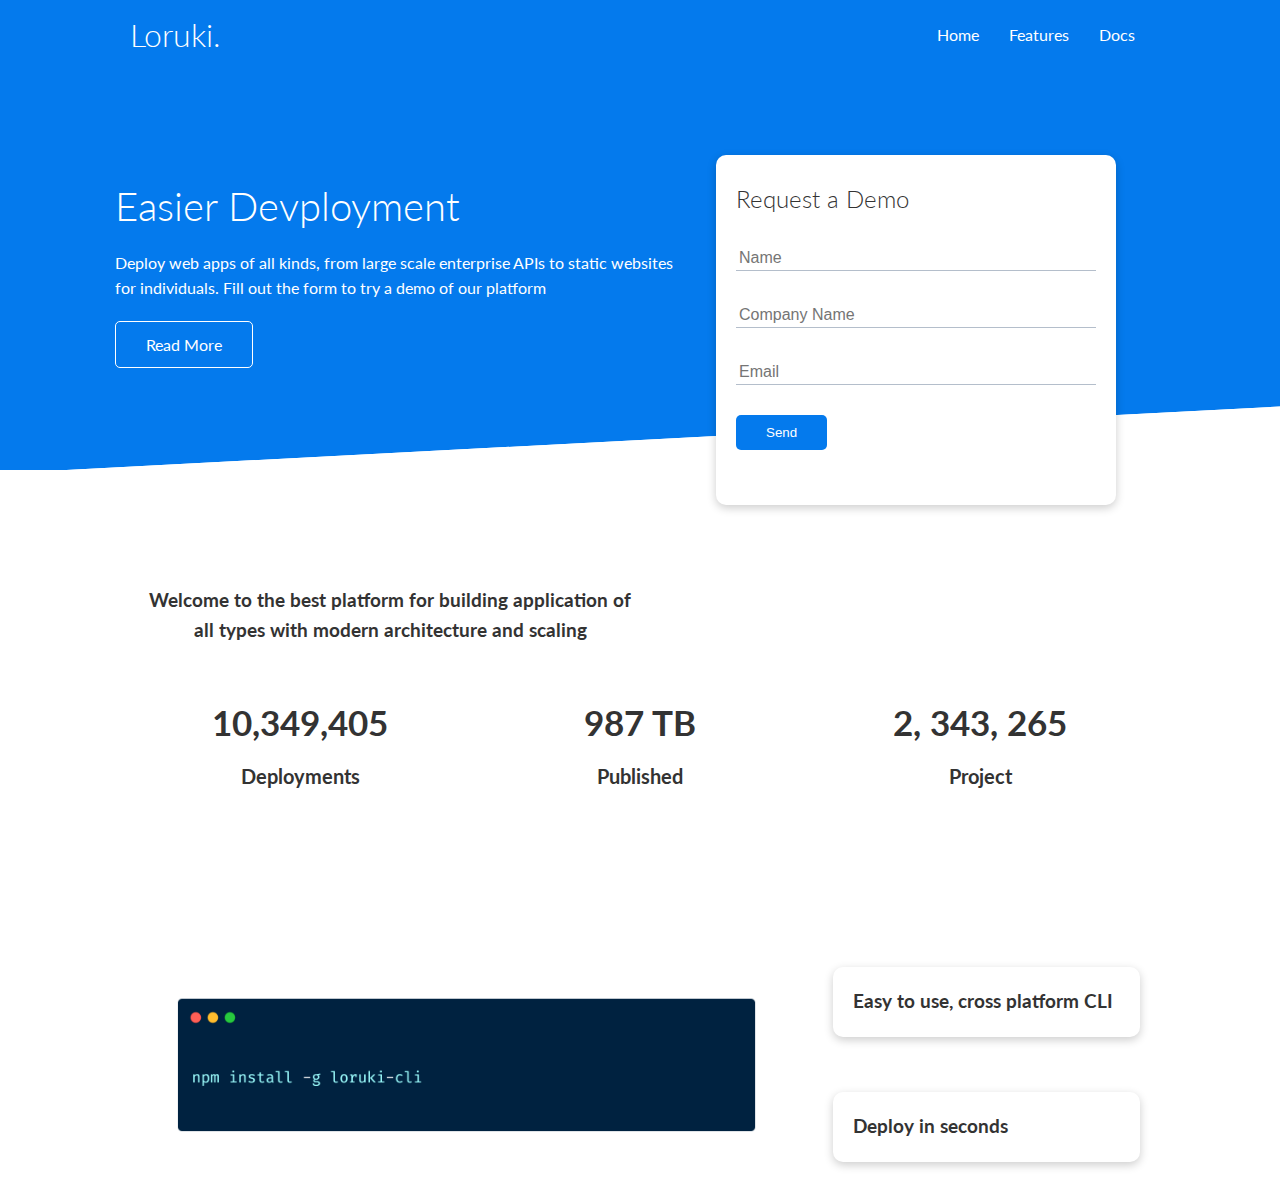
==== index.html @ ae677378 "Adding of image and styling it" ====
<!DOCTYPE html>
<html lang="en">
<head>
    <meta charset="UTF-8">
    <meta name="viewport" content="width=device-width, initial-scale=1.0">
    <link rel="stylesheet" href="https://cdnjs.cloudflare.com/ajax/libs/font-awesome/6.4.2/css/all.min.css"
        integrity="sha512-z3gLpd7yknf1YoNbCzqRKc4qyor8gaKU1qmn+CShxbuBusANI9QpRohGBreCFkKxLhei6S9CQXFEbbKuqLg0DA=="
        crossorigin="anonymous" referrerpolicy="no-referrer" />
    <title>Website | Cloud Hosting for Everyone</title>
    <link rel="stylesheet" href="/styles.css">
    <link rel="stylesheet" href="/utility.css">
</head>
<body>
    <!--Navbar-->

    <div class="navbar">
        <div class="container flex">
            <h1 class="logo">Loruki.</h1>
            <nav>
                <ul>
                    <li><a href="/index.html">Home</a></li>
                    <li><a href="/features.html">Features</a></li>
                    <li><a href="/docs.html">Docs</a></li>
                </ul>
            </nav>
        </div>
    </div>
    <!-- Showcase -->

    <section class="showcase">
        <div class="container grid">
            <div class="showcase-text">
                <h1>Easier Devployment</h1>
                <p>Deploy web apps of all kinds, from large scale enterprise APIs to static websites for individuals. Fill out the form to try a demo of our platform</p>
                <a href="/features.html" class="btn btn-outline">Read More</a>
            </div>
            <div class="showcase-form card">
                <h2>Request a Demo</h2>
                
                <form action="">
                    <div class="form-control">
                        <input type="text" name="name" placeholder="Name" required>
                    </div>
                    <div class="form-control">
                        <input type="text" name="company" placeholder="Company Name" required>
                    </div>
                    <div class="form-control">
                        <input type="email" name="email" placeholder="Email" required>
                    </div>
                    <input type="submit" value="Send" class="btn btn-primary">
                </form>
            </div>
        </div>
    </section>

<!-- Stats -->

<section class="stats">
    <div class="container">
        <h3 class="stats-heading text-center my-1">
            Welcome to the best platform for building application of all types with modern architecture and scaling
        </h3>
        <div class="grid grid-3 text-center my-4">
            <div>
                <i class="fas fa-server fa-3x"></i>
                <h3>10,349,405</h3>
                <p class="text-secondary">Deployments</p>
            </div>
            <div>
                <i class="fas fa-upload fa-3x"></i>
                <h3>987 TB</h3>
                <p class="text-secondary">Published</p>
            </div>
            <div>
                <i class="fas fa-project-diagram fa-3x"></i>
                <h3>2, 343, 265</h3>
                <p class="text-secondary">Project</p>
            </div>
        </div>
    </div>
</section>

<!-- Cli -->
<section class="cli">
    <div class="container grid">
        <img src="/image/cli.png" alt="">
        <div class="card">
            <h3>Easy to use, cross platform CLI</h3>
        </div>
     <div class="card">
        <h3>Deploy in seconds</h3>
     </div>

    </div>

</section>

    <script src="/app.js"></script>
</body>
</html>
---- styles.css ----
@import url('https://fonts.googleapis.com/css2?family=Inter:wght@300;600&family=Lato:wght@300&display=swap');


*{
    box-sizing: border-box;
    padding: 0;
    margin: 0;
}
:root{
    --primary-color: #047aed
}
body{
    font-family: 'lato', sans-serif;
    color: #333;
    line-height: 1.6;
}

a{
    text-decoration: none;
}



ul{
    list-style-type: none;
}

h1, h2{
    font-weight: 300;
    line-height: 1.2;
    margin: 10px 0;
}

p{
    margin: 10px 0;
}

img{
    width: 100%;
}
/* Narbar styles  */
.navbar{
    background-color: var(--primary-color);
    color: #fff;
    height: 70px;
}
.navbar ul{
    display: flex;
}
.navbar a{
    color: #fff;
    padding: 10px;
    margin: 0 5px;
    text-decoration: none;
}

.navbar a:hover{
    border-bottom: 2px #fff solid;
}

.navbar .flex{
    justify-content: space-between;
}

/* showcase */
.showcase{
    height: 400px;
     background-color: var(--primary-color);
    color: #fff;
    position: relative;
}

.showcase h1{
    font-size: 40px;
}

.showcase p{
    margin: 20px 0;
}

.showcase .grid{
    overflow: visible;
    grid-template-columns: 55% 45%;
    gap: 30px;
}

.showcase-form{
    position: relative;
    top: 60px;
    height: 350px;
    width: 400px;
    padding: 40px;
    z-index: 100;
}
.showcase-form .form-control{
    margin: 30px 0;
}

.showcase-form input[type= 'text'],
.showcase-form input[type= 'email']{
    border: 0;
    border-bottom: 1px solid #b4becb;
    width: 100%;
    padding: 3px;
    font-size: 16px;

}

.showcase-form input:focus{
    outline: none;
}

.showcase::before, 
.showcase::after{
    content: '';
    position: absolute;
    height: 100px;
    bottom: -70px;
    right: 0;
    left: 0;
    background-color: #fff;
    transform: skewY(-3deg);
    -webkit-transform: skewY(-3deg);
    -moz-transform: skewY(-3deg);
    -ms-transform: skewY(-3deg);
}

/* Stats */

.stats{
    padding: 100px;
}
.stats-heading{
    max-width: 500px;
    margin: auto;
}
 .stats .grid h3{
    font-size: 35px;
 }
 .stats .grid p{
    font-size: 20px;
    font-weight: bold;
 }


 /* Cli */

 .cli .grid{
    grid-template-columns: repeat(3, 1fr);
    grid-template-rows: repeat(2, 1fr);
 }

 .cli .grid >*:first-child{
    grid-column: 1 / span 2;
    grid-row: 1 / span 2;
 }

 /* Tablets and under */
 @media(max-width: 768px){
    .grid, .showcase .grid, .stats .grid {
        grid-template-columns: 1fr;
        grid-template-rows: 1fr;
        
    }
    .showcase{
        height: auto;
    }
    .showcase-text{
        text-align: center;
        margin-top: 40px;
    }

    .showcase-form{
        justify-self: center;
        margin: auto;
    }
 }
 /* Mobile */
 @media(max-width: 500px){
   .navbar{
    height: 110px;
   }
   .navbar .flex{
    flex-direction: column;
   }
   .navbar ul{
    padding: 10px;
    background-color: rgba(0, 0, 0, 0.1);
   }
 }
---- utility.css ----
/* Utilties */
.container{
    max-width: 1100px;
    margin: 0 auto;
    overflow: auto;
    padding: 0 40px;
    
}


.card{
  background-color: #fff;
  color: #333;  
  border-radius: 10px;
  box-shadow: 0 3px 10px rgba(0, 0, 0, 0.2);
  padding: 20px;
  margin: 10px;
}

.btn{
  display: inline-block;  
  padding: 10px 30px;
  cursor: pointer;
  background: var(--primary-color);
  color: #fff;
  border: none;
  border-radius: 5px;
}
.btn-outline{
background-color: transparent;
border: 1px solid #fff;
}


.btn:hover{
    transform: scale(0.98);
}

.text-center{
   text-align: center; 
}

.flex{
    display: flex;
    justify-content: center;
    align-items: center;
    height: 100%;
}

.grid{
    display: grid;
    grid-template-columns: repeat(2, 1fr);
    gap: 20px;
    justify-content: center;
    align-items: center;
    height: 100%;

}

.grid-3{
     grid-template-columns: repeat(3, 1fr);
}

/* Margin */

.my-1{
    margin: 1rem 0;
}
.my-2{
    margin: 1.5rem 0;
}
.my-3{
    margin: 2rem 0;
}
.my-4{
    margin: 3rem 0;
}
.my-5{
    margin: 4rem 0;
}
.m-1{
    margin: 1rem;
}
.m-2{
    margin: 1.5rem;
}
.m-3{
    margin: 2rem;
}
.m-4{
    margin: 3rem;
}
.m-5{
    margin: 4rem;
}

/* padding */

.py-1{
    padding: 1rem;
}
.py-2{
    padding: 1.5rem;
}
.py-3{
    padding: 2rem;
}
.py-4{
    padding: 3rem;
}
.py-5{
    padding: 4rem;
}
.p-1{
    padding: 1rem;
}
.p-2{
    padding: 1.5rem;
}
.p-3{
    padding: 2rem;
}
.p-4{
    padding: 3rem;
}
.p-5{
    padding: 4rem;
}
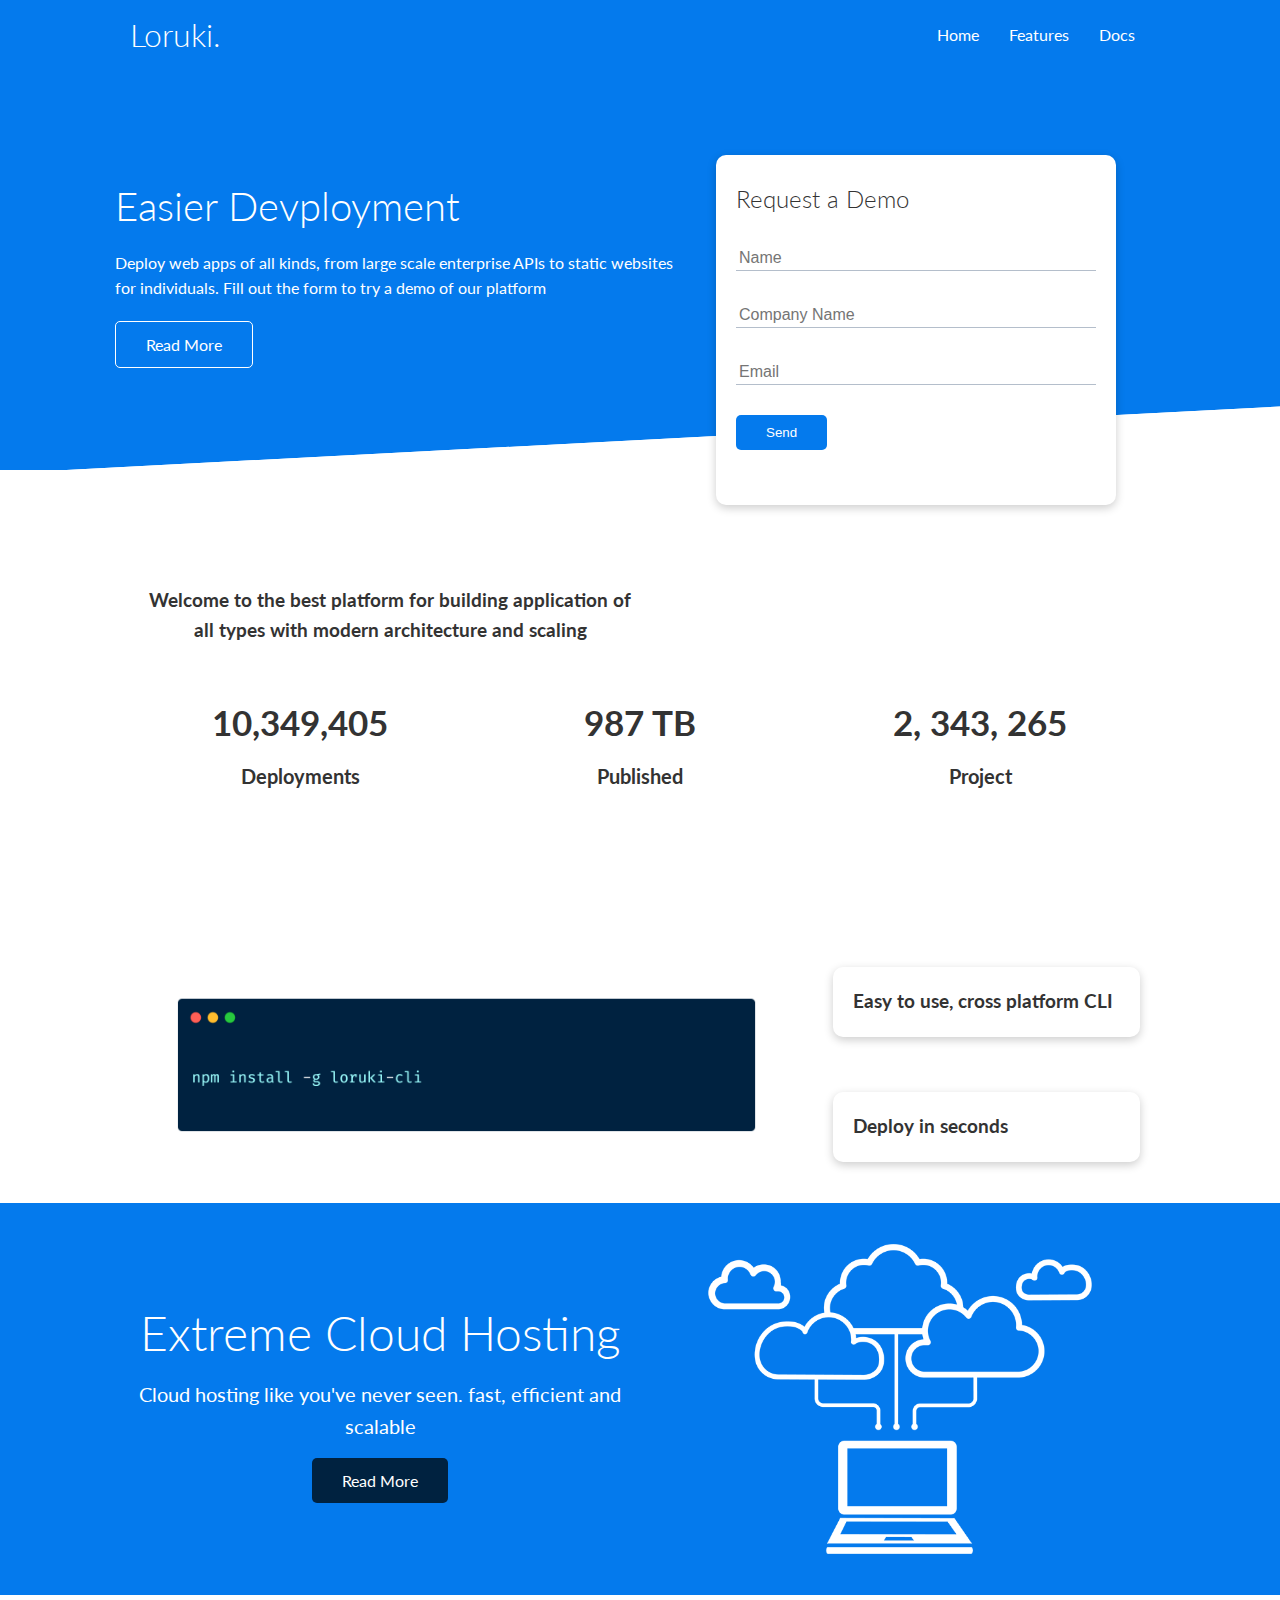
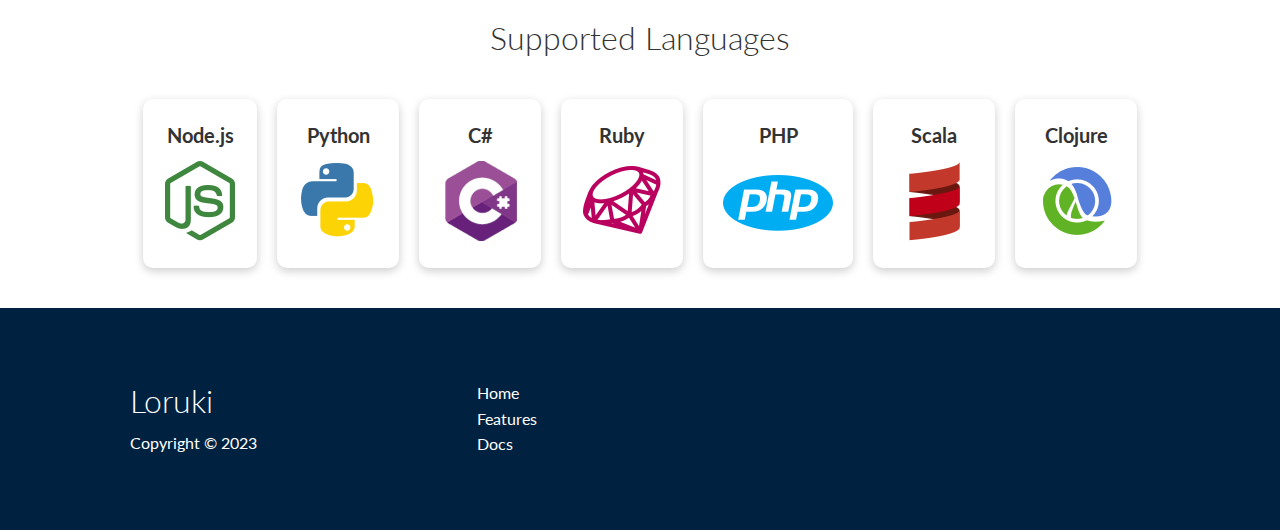
==== commit 2b4c80cf: "Add the last section in the home page" ====
--- a/index.html
+++ b/index.html
@@ -95,6 +95,74 @@
 
 </section>
 
+<!--clous -->
+<section class="cloud bg-primary my-2 py-2">
+<div class="container grid">
+    <div class="text-center">
+        <h2 class="lg"> Extreme Cloud Hosting</h2>
+        <p class="lead my-1">Cloud hosting like you've never seen. fast, efficient and scalable</p>
+        <a href="/features.html" class="btn btn-dark">Read More</a>
+    </div>
+    <img src="/image/cloud.png" alt="">
+</div>
+
+</section>
+<!-- Languages -->
+<section class="languages">
+    <h2 class="md text-center my-2">Supported Languages</h2>
+    <div class="container flex">
+        <div class="card">
+            <h4>Node.js</h4>
+            <img src="/logo/node.png" alt="">
+        </div>
+        <div class="card">
+            <h4>Python</h4>
+            <img src="/logo/python.png" alt="">
+        </div>
+        <div class="card">
+            <h4>C#</h4>
+            <img src="/logo/csharp.png" alt="">
+        </div>
+        <div class="card">
+            <h4>Ruby</h4>
+            <img src="/logo/ruby.png" alt="">
+        </div>
+        <div class="card">
+            <h4>PHP</h4>
+            <img src="/logo/php.png" alt="">
+        </div>
+        <div class="card">
+            <h4>Scala</h4>
+            <img src="/logo/scala.png" alt="">
+        </div>
+        <div class="card">
+            <h4>Clojure</h4>
+            <img src="/logo/clojure.png" alt="">
+        </div>
+    </div>
+</section>
+<!-- Footer -->
+<footer class="footer bg-dark py-5">
+    <div class="container grid grid-3">
+        <div>
+            <h1>Loruki</h1>
+            <p>Copyright &copy; 2023</p>
+        </div>
+        <nav>
+            <ul>
+                <li><a href="/index.html">Home</a></li>
+                <li><a href="/features.html">Features</a></li>
+                <li><a href="/docs.html">Docs</a></li>
+            </ul>
+        </nav>
+        <div class="social">
+            <a href="#"><i class="fab fa-github fa-2x"></i></a>
+            <a href="#"><i class="fab fa-facebook fa-2x"></i></a>
+            <a href="#"><i class="fab fa-instagram fa-2x"></i></a>
+            <a href="#"><i class="fab fa-twitter fa-2x"></i></a>
+        </div>
+    </div>
+</footer>
     <script src="/app.js"></script>
 </body>
 </html>--- a/styles.css
+++ b/styles.css
@@ -7,7 +7,10 @@
     margin: 0;
 }
 :root{
-    --primary-color: #047aed
+    --primary-color: #047aed;
+    --secondary-color: #1c3fa8;
+    --dark-color: #002240;
+    --light-color: #f4f4f4;
 }
 body{
     font-family: 'lato', sans-serif;
@@ -155,9 +158,42 @@
     grid-row: 1 / span 2;
  }
 
+
+ /* Colud */
+
+ .cloud .grid{
+    grid-template-columns: 4fr, 3fr;
+ }
+
+ /* lang */
+
+ .languages .flex{
+    flex-wrap: wrap;
+ }
+ .languages .card{
+    text-align: center;
+    margin: 18px 10px 40px;
+    transition: transform 0.2s ease-in;
+ }
+
+ .languages .card h4{
+    font-size: 20px;
+    margin-bottom: 10px;
+ }
+
+ .languages .card:hover{
+    transform: translateY(-15px);
+ }
+
+ /* footer */
+ .footer .social a{
+    margin: 0 10px;
+ }
  /* Tablets and under */
  @media(max-width: 768px){
-    .grid, .showcase .grid, .stats .grid {
+    .grid, .showcase .grid, .stats .grid, 
+    .cli .grid,
+    .cloud .grid {
         grid-template-columns: 1fr;
         grid-template-rows: 1fr;
         
@@ -174,6 +210,10 @@
         justify-self: center;
         margin: auto;
     }
+    .cli .grid >*:first-child{
+    grid-column: 1 ;
+    grid-row: 1 ;
+ }
  }
  /* Mobile */
  @media(max-width: 500px){
--- a/utility.css
+++ b/utility.css
@@ -6,6 +6,10 @@
     padding: 0 40px;
     
 }
+
+/* :root{
+    --primary-color: #047aed
+} */
 
 
 .card{
@@ -36,6 +40,58 @@
     transform: scale(0.98);
 }
 
+/* backgroud and color */
+
+.bg-primary, 
+.btn-primary{
+    background-color: var(--primary-color);
+    color: #fff;
+}
+.bg-secondary, 
+.btn-secondary{
+    background-color: var(--secondary-color);
+    color: #fff;
+}
+.bg-dark, 
+.btn-dark{
+    background-color: var(--dark-color);
+    color: #fff;
+}
+.bg-light, 
+.btn-light{
+    background-color: var(--light-color);
+    color: #333;
+}
+
+.bg-primary a, 
+.btn-primary a,
+.bg-secondary a, 
+.btn-secondary a,
+.bg-dark a, 
+.btn-dark a{
+color: #fff;
+}
+
+/* Text sizes */
+
+.lead{
+    font-size: 20px;
+}
+
+.sm{
+    font-size: 1rem;
+}
+
+.md{
+    font-size: 2rem;
+}
+.lg{
+    font-size: 3rem;
+}
+
+.xl{
+    font-size: 4rem;
+}
 .text-center{
    text-align: center; 
 }
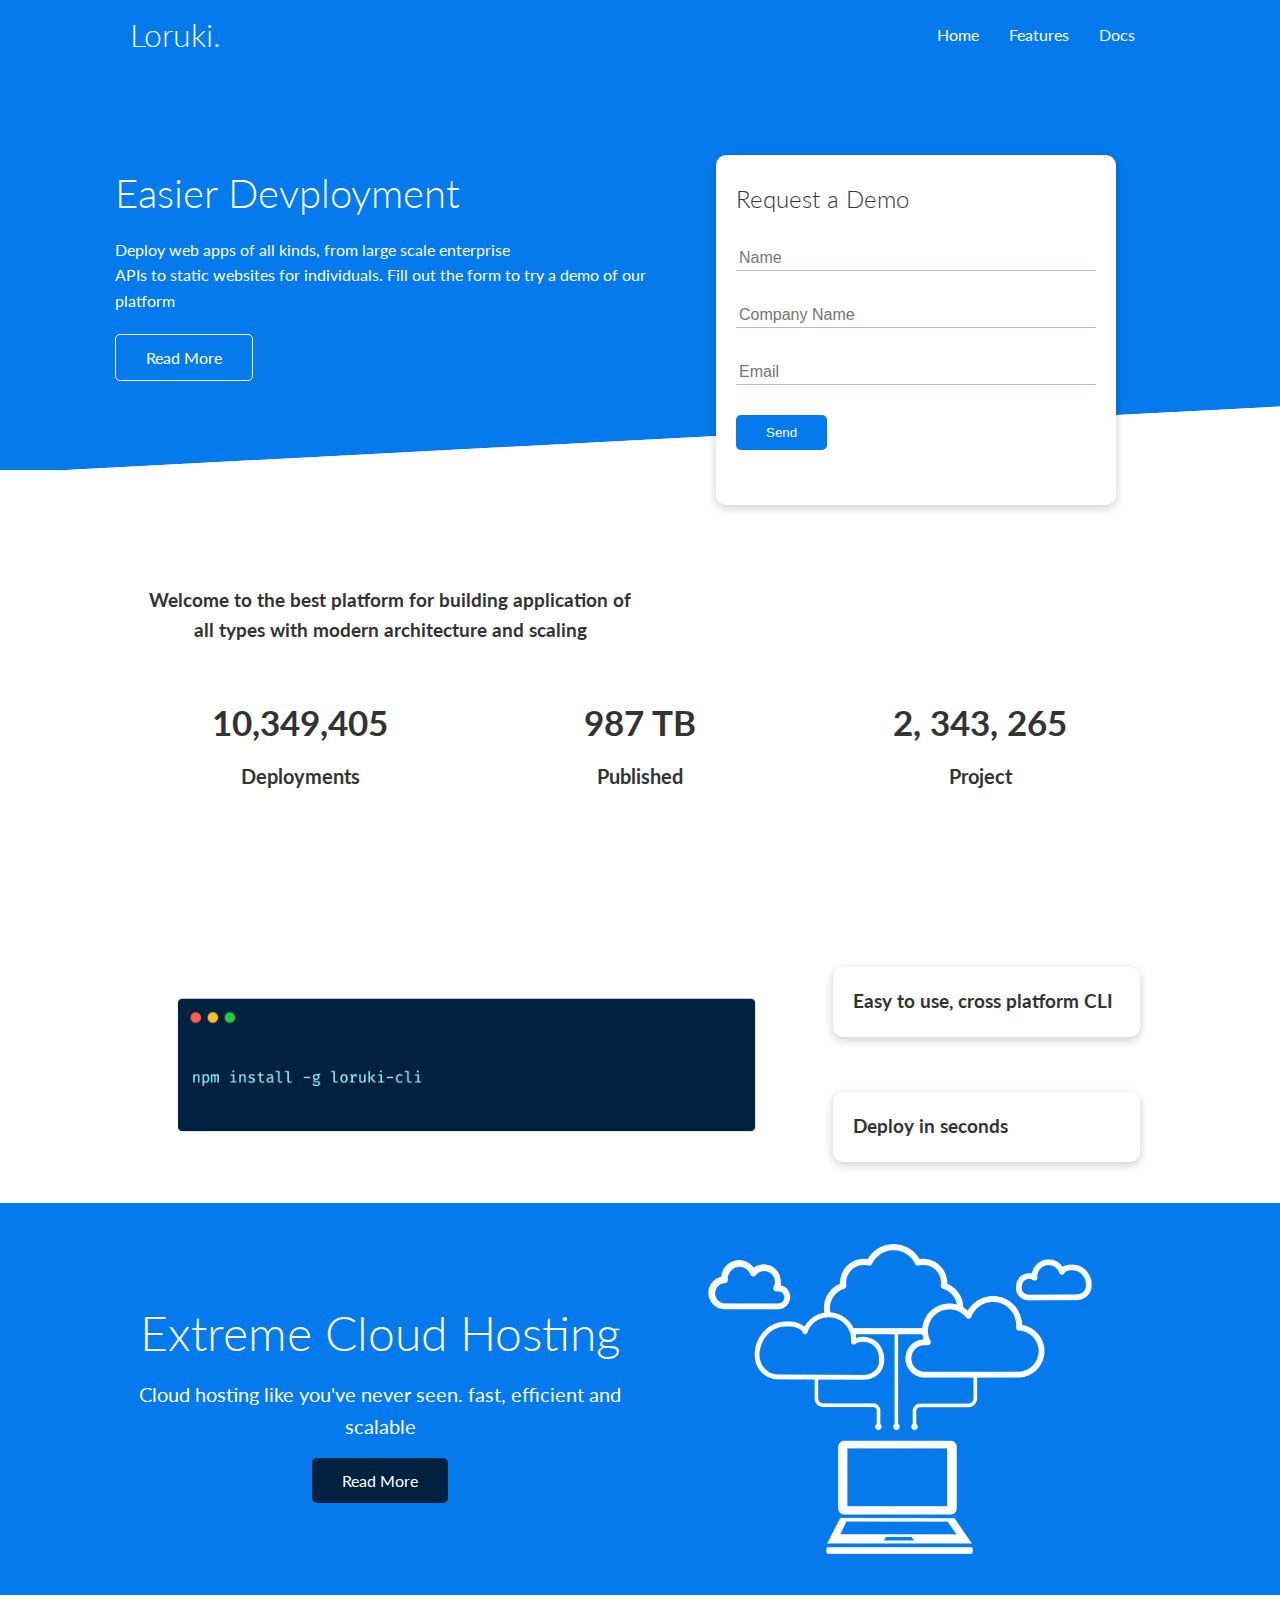
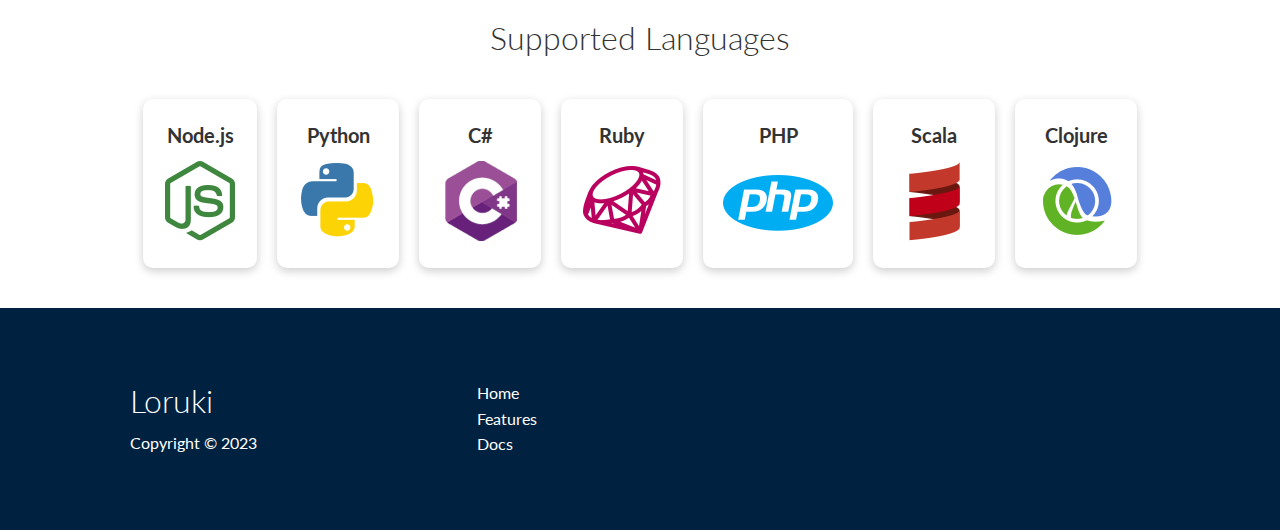
==== commit 2cd00deb: "Adding break line to html" ====
--- a/index.html
+++ b/index.html
@@ -12,7 +12,7 @@
 </head>
 <body>
     <!--Navbar-->
-
+ 
     <div class="navbar">
         <div class="container flex">
             <h1 class="logo">Loruki.</h1>
@@ -31,12 +31,12 @@
         <div class="container grid">
             <div class="showcase-text">
                 <h1>Easier Devployment</h1>
-                <p>Deploy web apps of all kinds, from large scale enterprise APIs to static websites for individuals. Fill out the form to try a demo of our platform</p>
+                <p>Deploy web apps of all kinds, from large scale enterprise <br> APIs to static websites for individuals. Fill out the form to try a demo of our platform</p>
                 <a href="/features.html" class="btn btn-outline">Read More</a>
             </div>
             <div class="showcase-form card">
                 <h2>Request a Demo</h2>
-                
+
                 <form action="">
                     <div class="form-control">
                         <input type="text" name="name" placeholder="Name" required>
@@ -156,10 +156,10 @@
             </ul>
         </nav>
         <div class="social">
-            <a href="#"><i class="fab fa-github fa-2x"></i></a>
-            <a href="#"><i class="fab fa-facebook fa-2x"></i></a>
+            <a href="https://github.com/KabasaCodes/" target="_blank"><i class="fab fa-github fa-2x"></i></a>
+            <a href="https://web.facebook.com/idowu.adegeye" target="_blank"><i class="fab fa-facebook fa-2x"></i></a>
             <a href="#"><i class="fab fa-instagram fa-2x"></i></a>
-            <a href="#"><i class="fab fa-twitter fa-2x"></i></a>
+            <a href="https://twitter.com/AdegeyeIdowuOl1" target="_blank"><i class="fab fa-twitter fa-2x"></i></a>
         </div>
     </div>
 </footer>
--- a/styles.css
+++ b/styles.css
@@ -11,6 +11,8 @@
     --secondary-color: #1c3fa8;
     --dark-color: #002240;
     --light-color: #f4f4f4;
+    --success-color: #5cb85c;
+    --error-color: #d9534f;
 }
 body{
     font-family: 'lato', sans-serif;
@@ -40,6 +42,13 @@
 
 img{
     width: 100%;
+}
+
+
+code, pre{
+    background: #333;
+    color: #fff;
+    padding: 10px;
 }
 /* Narbar styles  */
 .navbar{
@@ -185,6 +194,60 @@
     transform: translateY(-15px);
  }
 
+ .feature-head img,
+ .docs-head img{
+    width: 200px;
+    justify-self: flex-end;
+ }
+
+
+ .feature-sub-head img{
+     width: 300px;
+    justify-self: flex-end;
+ }
+
+
+ .features-main .card > i{
+    margin-right: 20px;
+ }
+
+ .features-main .grid{
+    padding: 30px;
+ }
+ .features-main .grid >*:first-child{
+    grid-column: 1/span 3;
+ }
+ .features-main .grid >*:nth-child(2){
+    grid-column: 1 / span 2;
+ }
+
+ /* Docs */
+
+ .docs-main h3{
+    margin: 20px 0;
+ }
+
+ .docs-main .grid{
+    grid-template-columns: 1fr 2fr;
+    align-items: flex-start;
+ }
+.docs-main nav li{
+    font-size:17px ;
+    padding-bottom: 5px;
+    margin-bottom: 5px;
+    border-bottom: 1px #ccc solid;
+}
+.docs-main a:hover{
+    font-size: bold;
+}
+
+/* Animation */
+
+/* @keyframes slideInFromLeft{
+    0% {
+        transform: ;
+    }
+} */
  /* footer */
  .footer .social a{
     margin: 0 10px;
@@ -193,11 +256,21 @@
  @media(max-width: 768px){
     .grid, .showcase .grid, .stats .grid, 
     .cli .grid,
-    .cloud .grid {
+    .cloud .grid, .features-main .grid, .feature-head .grid, .docs-main .grid, .docs-head .grid {
         grid-template-columns: 1fr;
         grid-template-rows: 1fr;
         
     }
+    .feature-head, .feature-sub-head,.docs-head{
+        text-align: center;
+    }
+    .feature-head img, .feature-sub-head img,.docs-head img{
+        justify-self: center;
+    }
+    .features-main .grid > *:first-child,
+    .features-main .grid > *:nth-child(2){
+        grid-column: 1;
+    }
     .showcase{
         height: auto;
     }
@@ -216,10 +289,20 @@
  }
  }
  /* Mobile */
- @media(max-width: 500px){
+ @media(max-width: 480px){
    .navbar{
     height: 110px;
    }
+
+   .showcase-text{
+        text-align: center;
+        margin-top: 40px;
+    }
+
+   .showcase-form{
+        justify-self: center;
+        margin: auto;
+    }
    .navbar .flex{
     flex-direction: column;
    }
--- a/utility.css
+++ b/utility.css
@@ -96,6 +96,22 @@
    text-align: center; 
 }
 
+/* Alert */
+.alert{
+    background-color: var(--light-color);
+    padding: 10px 20px;
+    font-weight: bold;
+    margin: 15px 0;
+}
+
+.alert i{
+    margin-right: 10px;
+}
+.alert-success{
+    background-color: var(--success-color);
+    color: #fff;
+}
+
 .flex{
     display: flex;
     justify-content: center;
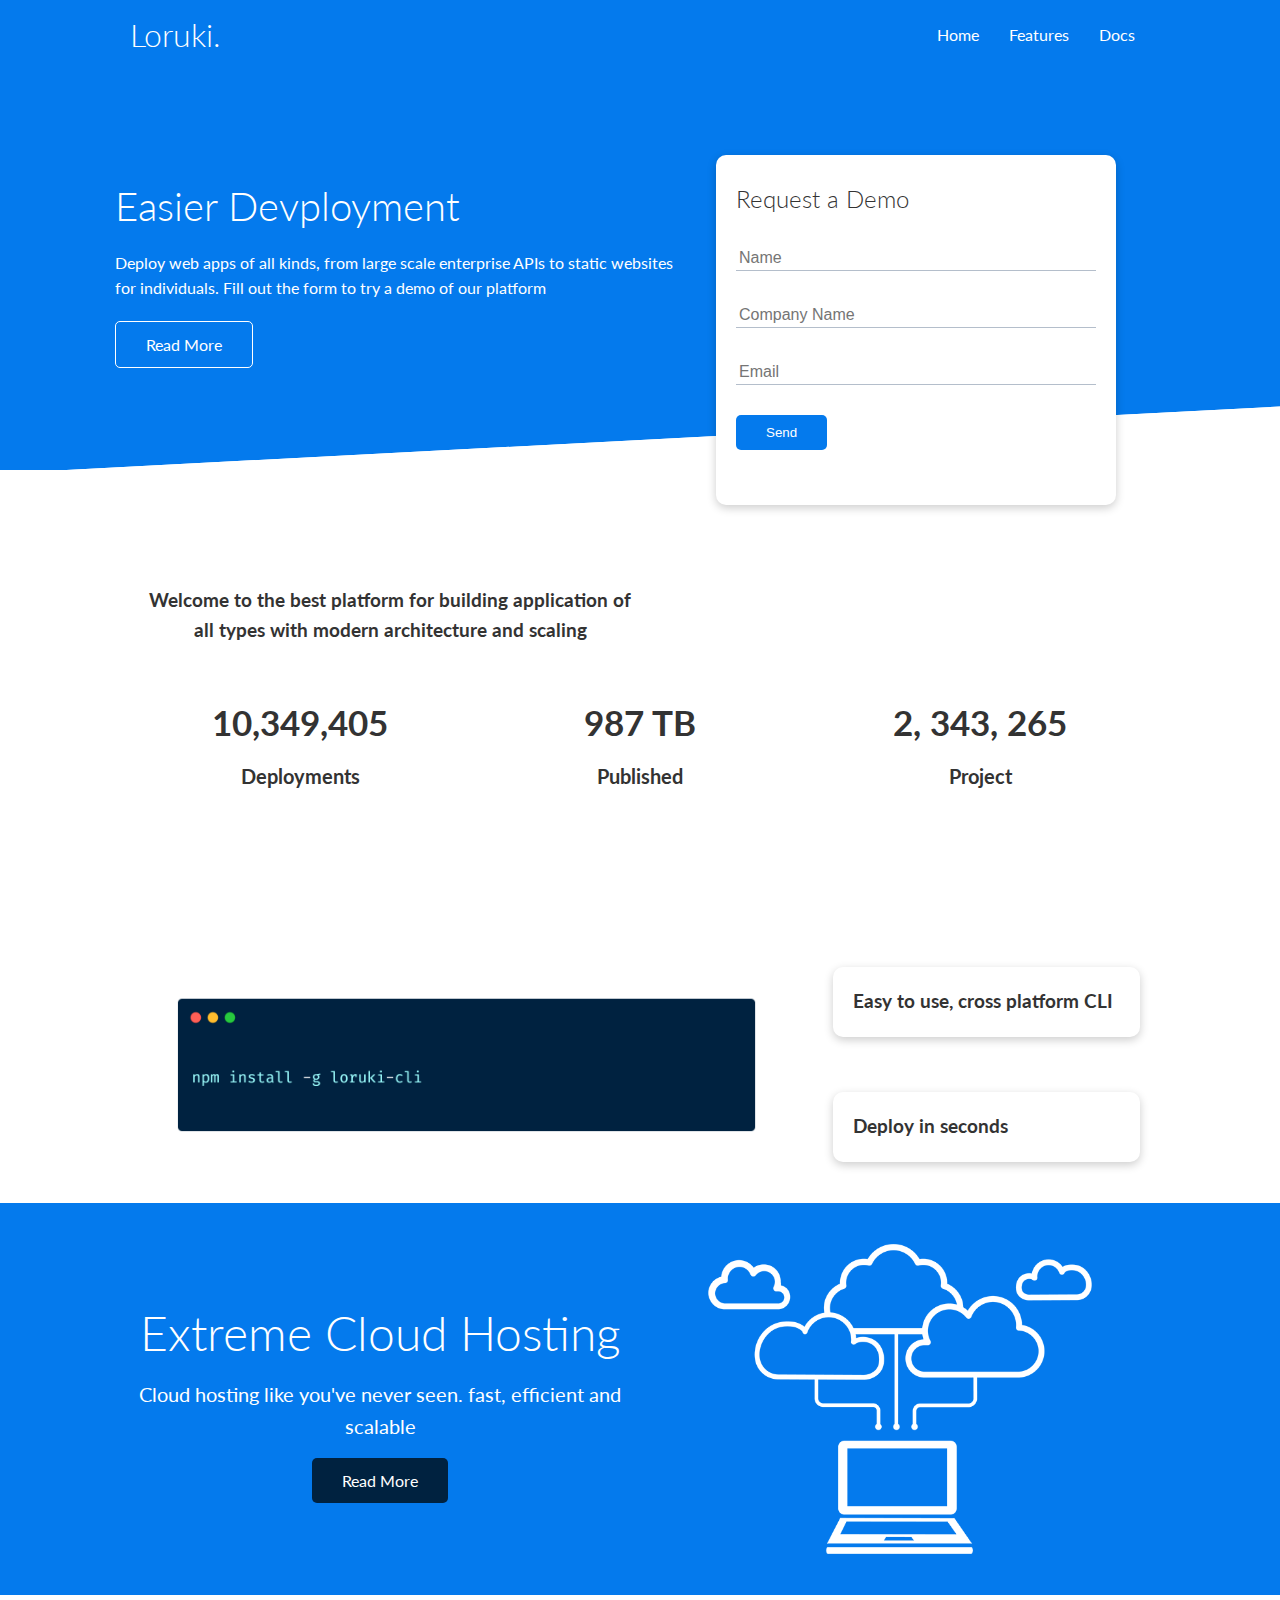
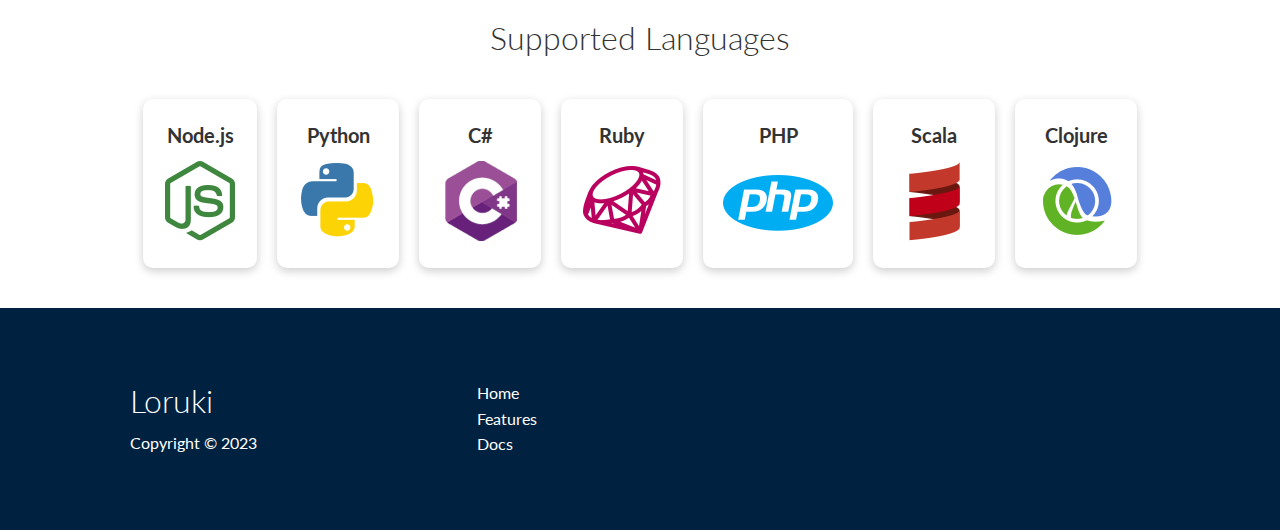
==== commit 420a2b33: "Add 12 pro max view" ====
--- a/index.html
+++ b/index.html
@@ -31,7 +31,7 @@
         <div class="container grid">
             <div class="showcase-text">
                 <h1>Easier Devployment</h1>
-                <p>Deploy web apps of all kinds, from large scale enterprise <br> APIs to static websites for individuals. Fill out the form to try a demo of our platform</p>
+                <p>Deploy web apps of all kinds, from large scale enterprise APIs to static websites for individuals. Fill out the form to try a demo of our platform</p>
                 <a href="/features.html" class="btn btn-outline">Read More</a>
             </div>
             <div class="showcase-form card">
--- a/styles.css
+++ b/styles.css
@@ -289,16 +289,16 @@
  }
  }
  /* Mobile */
- @media(max-width: 480px){
+ @media(max-width: 390px){
    .navbar{
     height: 110px;
    }
 
-   .showcase-text{
-        text-align: center;
-        margin-top: 40px;
-    }
-
+    .grid .showcase-text p{
+     padding: 0 20px;
+     text-align: center;
+    }
+ 
    .showcase-form{
         justify-self: center;
         margin: auto;
@@ -306,6 +306,18 @@
    .navbar .flex{
     flex-direction: column;
    }
+   .inner_div  p{
+    text-align: center;
+    
+   }
+   
+   .showcase-text {
+    flex-direction: column;
+   }
+
+    .feature-head img, .feature-sub-head img,.docs-head img{
+        justify-self: center;
+    }
    .navbar ul{
     padding: 10px;
     background-color: rgba(0, 0, 0, 0.1);
